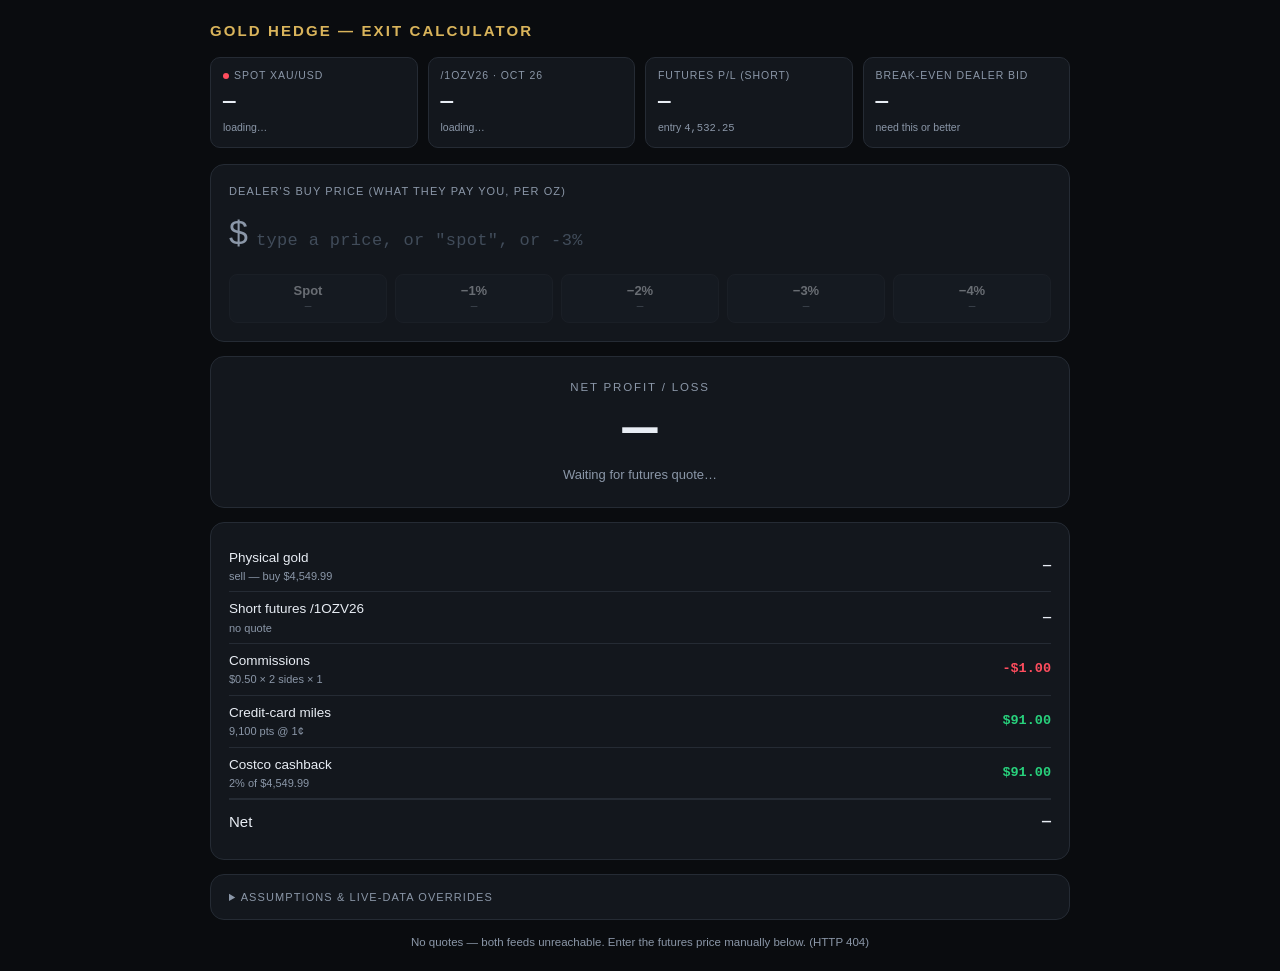
==== index.html @ bb35d09c "Gold hedge exit calculator: live spot + /1OZV26, static-hostable" ====
<!doctype html>
<html lang="en">
<head>
<meta charset="utf-8">
<meta name="viewport" content="width=device-width, initial-scale=1">
<title>Gold Hedge Exit Calculator</title>
<style>
  :root{
    --bg:#0a0c0f; --panel:#13171d; --panel2:#1a1f27; --line:#252b34;
    --txt:#e8edf4; --dim:#8b97a8; --gold:#d9b45b;
    --green:#28d17c; --red:#ff4d5e;
  }
  *{box-sizing:border-box}
  body{margin:0;background:var(--bg);color:var(--txt);
    font:15px/1.5 ui-sans-serif,-apple-system,"SF Pro Text",Segoe UI,sans-serif;
    padding:20px;display:flex;justify-content:center}
  .wrap{width:100%;max-width:860px}
  .mono{font-family:ui-monospace,"SF Mono",Menlo,monospace;font-variant-numeric:tabular-nums}

  h1{font-size:15px;font-weight:600;letter-spacing:.14em;text-transform:uppercase;
     color:var(--gold);margin:0 0 14px}

  /* live ticker strip */
  .ticks{display:grid;grid-template-columns:repeat(auto-fit,minmax(150px,1fr));gap:10px;margin-bottom:16px}
  .tick{background:var(--panel);border:1px solid var(--line);border-radius:10px;padding:10px 12px}
  .tick .lbl{font-size:10.5px;letter-spacing:.09em;text-transform:uppercase;color:var(--dim)}
  .tick .val{font-size:21px;font-weight:600;margin-top:3px}
  .tick .sub{font-size:10.5px;color:var(--dim);margin-top:2px}
  .live{display:inline-block;width:6px;height:6px;border-radius:50%;background:var(--green);
        margin-right:5px;vertical-align:middle;animation:pulse 2s infinite}
  .stale{background:var(--gold);animation:none}
  .dead{background:var(--red);animation:none}
  @keyframes pulse{0%,100%{opacity:1}50%{opacity:.25}}

  /* main input */
  .card{background:var(--panel);border:1px solid var(--line);border-radius:14px;padding:18px;margin-bottom:14px}
  .qhead{display:flex;justify-content:space-between;align-items:baseline;gap:12px;flex-wrap:wrap}
  .track{font-size:11px;color:var(--gold);opacity:0;transition:opacity .15s}
  .track.on{opacity:1}
  .track .mono{color:var(--txt)}
  .qlbl{font-size:11px;letter-spacing:.1em;text-transform:uppercase;color:var(--dim);margin-bottom:8px}
  .bidrow{display:flex;align-items:center;gap:8px}
  .bidrow .dollar{font-size:34px;color:var(--dim)}
  #bid{flex:1;background:transparent;border:none;outline:none;color:var(--txt);
       font-size:44px;font-weight:600;width:100%;padding:0}
  #bid.bad{color:var(--red)}
  #bid::placeholder{color:#414c5a;font-size:17px;font-weight:400;letter-spacing:.02em}

  /* verdict */
  #verdict{border-radius:14px;padding:22px;text-align:center;margin-bottom:14px;
    border:1px solid var(--line);background:var(--panel);transition:all .18s ease}
  #verdict.good{border-color:var(--green);background:rgba(40,209,124,.09);
    box-shadow:0 0 0 1px rgba(40,209,124,.35),0 0 34px rgba(40,209,124,.22)}
  #verdict.bad{border-color:var(--red);background:rgba(255,77,94,.09);
    box-shadow:0 0 0 1px rgba(255,77,94,.35),0 0 34px rgba(255,77,94,.22)}
  #vtag{font-size:11.5px;letter-spacing:.16em;text-transform:uppercase;color:var(--dim)}
  #vnum{font-size:58px;font-weight:700;line-height:1.05;margin:4px 0}
  #verdict.good #vnum{color:var(--green);text-shadow:0 0 26px rgba(40,209,124,.5)}
  #verdict.bad  #vnum{color:var(--red);text-shadow:0 0 26px rgba(255,77,94,.5)}
  #vsub{font-size:13px;color:var(--dim)}
  #vsub b{color:var(--txt);font-weight:600}

  /* breakdown */
  table{width:100%;border-collapse:collapse}
  td{padding:7px 0;border-bottom:1px solid var(--line);font-size:13.5px}
  tr:last-child td{border-bottom:none}
  td:last-child{text-align:right;font-weight:600}
  td .note{display:block;font-size:11px;color:var(--dim);font-weight:400}
  .pos{color:var(--green)} .neg{color:var(--red)}
  .total td{border-top:2px solid var(--line);padding-top:11px;font-size:15px}

  /* settings */
  details{background:var(--panel);border:1px solid var(--line);border-radius:14px;padding:14px 18px}
  summary{cursor:pointer;font-size:11px;letter-spacing:.1em;text-transform:uppercase;color:var(--dim)}
  .grid{display:grid;grid-template-columns:repeat(auto-fit,minmax(190px,1fr));gap:12px;margin-top:14px}
  .f label{display:block;font-size:11px;color:var(--dim);margin-bottom:4px}
  .f input[type=number]{width:100%;background:var(--panel2);border:1px solid var(--line);
    border-radius:8px;padding:8px 10px;color:var(--txt);font-size:14px;outline:none}
  .f input:focus{border-color:var(--gold)}
  .chk{display:flex;align-items:center;gap:8px;font-size:13px;color:var(--dim);margin-top:8px}
  .chk input{accent-color:var(--gold);width:15px;height:15px}
  button{background:var(--panel2);border:1px solid var(--line);color:var(--txt);
    border-radius:8px;padding:7px 13px;font-size:12.5px;cursor:pointer}
  button:hover{border-color:var(--gold)}
  /* quick-fill buttons */
  .quick{display:flex;gap:8px;margin-top:16px;flex-wrap:wrap}
  .quick button{flex:1;min-width:88px;padding:8px 6px;line-height:1.25;text-align:center}
  .quick button b{display:block;font-size:13px;font-weight:600}
  .quick button span{display:block;font-size:11px;color:var(--dim);
    font-family:ui-monospace,"SF Mono",Menlo,monospace;font-variant-numeric:tabular-nums;margin-top:1px}
  .quick button:disabled{opacity:.4;cursor:default}
  .quick button:disabled:hover{border-color:var(--line)}
  .quick button.on{border-color:var(--gold);background:rgba(217,180,91,.1)}
  .foot{font-size:11.5px;color:var(--dim);margin-top:14px;text-align:center}
  .warn{color:var(--gold)}
</style>
</head>
<body>
<div class="wrap">
  <h1>Gold Hedge — Exit Calculator</h1>

  <div class="ticks">
    <div class="tick">
      <div class="lbl"><span class="live" id="dot"></span>Spot XAU/USD</div>
      <div class="val mono" id="tSpot">—</div>
      <div class="sub" id="tSpotSub">loading…</div>
    </div>
    <div class="tick">
      <div class="lbl">/1OZV26 · Oct 26</div>
      <div class="val mono" id="tFut">—</div>
      <div class="sub" id="tFutSub">loading…</div>
    </div>
    <div class="tick">
      <div class="lbl">Futures P/L (short)</div>
      <div class="val mono" id="tFutPl">—</div>
      <div class="sub">entry <span class="mono" id="tEntry">4532.25</span></div>
    </div>
    <div class="tick">
      <div class="lbl">Break-even dealer bid</div>
      <div class="val mono" id="tBE">—</div>
      <div class="sub" id="tBESub">need this or better</div>
    </div>
  </div>

  <div class="card">
    <div class="qhead">
      <div class="qlbl">Dealer's buy price (what they pay you, per oz)</div>
      <div class="track" id="track"></div>
    </div>
    <div class="bidrow">
      <span class="dollar">$</span>
      <input id="bid" class="mono" type="text" inputmode="text" spellcheck="false"
             placeholder='type a price, or "spot", or -3%' autofocus autocomplete="off">
    </div>
    <div class="quick" id="quick">
      <button data-off="0"><b>Spot</b><span>—</span></button>
      <button data-off="-1"><b>−1%</b><span>—</span></button>
      <button data-off="-2"><b>−2%</b><span>—</span></button>
      <button data-off="-3"><b>−3%</b><span>—</span></button>
      <button data-off="-4"><b>−4%</b><span>—</span></button>
    </div>
  </div>

  <div id="verdict">
    <div id="vtag">Net profit / loss</div>
    <div id="vnum" class="mono">—</div>
    <div id="vsub">Type the dealer's quote above</div>
  </div>

  <div class="card">
    <table id="bd"></table>
  </div>

  <details>
    <summary>Assumptions &amp; live-data overrides</summary>
    <div class="grid">
      <div class="f"><label>Physical buy price ($/oz)</label><input type="number" step="0.01" id="pBuy" value="4549.99"></div>
      <div class="f"><label>Futures short entry</label><input type="number" step="0.01" id="pEntry" value="4532.25"></div>
      <div class="f"><label>Futures price now (override)</label><input type="number" step="0.01" id="pFut" placeholder="live"></div>
      <div class="f"><label>Contracts short (1 oz each)</label><input type="number" step="1" id="pQty" value="1"></div>
      <div class="f"><label>Commission per side ($)</label><input type="number" step="0.01" id="pComm" value="0.50"></div>
      <div class="f"><label>Miles multiplier (x)</label><input type="number" step="0.1" id="pMiles" value="2"></div>
      <div class="f"><label>Miles value (cents per point)</label><input type="number" step="0.1" id="pCpp" value="1.0"></div>
      <div class="f"><label>Costco cashback (%)</label><input type="number" step="0.1" id="pCash" value="2"></div>
      <div class="f"><label>Spot at purchase (reference)</label><input type="number" step="0.01" id="pSpot0" value="4489.94"></div>
    </div>
    <label class="chk"><input type="checkbox" id="pRT" checked> Commission is round-turn (2 sides)</label>
    <label class="chk"><input type="checkbox" id="pRew" checked> Count miles + cashback as profit</label>
    <div style="margin-top:14px;display:flex;gap:8px">
      <button id="refresh">Refresh quotes</button>
      <button id="reset">Reset to defaults</button>
    </div>
  </details>

  <div class="foot" id="foot">Quotes auto-refresh every 30s.</div>
</div>

<script>
const $ = id => document.getElementById(id);
const FIELDS = ["pBuy","pEntry","pFut","pQty","pComm","pMiles","pCpp","pCash","pSpot0"];
const CHECKS = ["pRT","pRew"];
const KEY = "goldhedge.v2";
let live = {spot:null, fut:null, cross:null, ok:false};

// null = the field holds a literal price. A number = the bid is pinned to
// spot + that percent, and re-prices itself every time spot moves.
let relOffset = null;

const num = v => { const n = parseFloat(String(v).replace(/[^0-9.\-]/g,"")); return isFinite(n) ? n : null; };
const money = n => (n<0?"-$":"$") + Math.abs(n).toLocaleString("en-US",{minimumFractionDigits:2,maximumFractionDigits:2});
const px = n => n.toLocaleString("en-US",{minimumFractionDigits:2,maximumFractionDigits:2});
const round2 = n => Math.round(n*100)/100;
const pctLabel = o => (o > 0 ? "+" : o < 0 ? "−" : "") + Math.abs(o).toFixed(o % 1 ? 2 : 0) + "%";

/* ---------- "spot" / -3% / +1.5% / "spot-2.5%" shorthand ---------- */
const PARTIAL_SPOT = /^s(p(o(t)?)?)?$/;          // s, sp, spo, spot -- resolves as you type
const SPOT_OFF     = /^spot\s*([+-])\s*(\d+(?:\.\d+)?)\s*%?$/;
const BARE_OFF     = /^([+-])\s*(\d+(?:\.\d+)?)\s*%?$/;
const PLAIN_NUM    = /^\d+(?:\.\d+)?$/;

function parseBid(raw){
  const t = String(raw).trim().toLowerCase().replace(/[$,]/g, "");
  if(!t) return {kind:"empty"};
  if(PARTIAL_SPOT.test(t)) return {kind:"rel", off:0};
  if(/^spot\s*[+-]$/.test(t)) return {kind:"rel", off:0};        // mid-typing "spot-"
  let m = t.match(SPOT_OFF) || t.match(BARE_OFF);
  if(m) return {kind:"rel", off:(m[1] === "-" ? -1 : 1) * parseFloat(m[2])};
  if(PLAIN_NUM.test(t)) return {kind:"abs", value:parseFloat(t)};
  if(/^[+-]$/.test(t)) return {kind:"empty"};                    // mid-typing "-"
  return {kind:"bad"};   // never guess a price out of text we don't understand
}

const offsetPrice = off => live.spot === null ? null : round2(live.spot * (1 + off/100));

/** The bid in dollars. While pinned, it comes from spot, not from the text. */
function bidValue(){
  if(relOffset !== null) return offsetPrice(relOffset);
  const p = parseBid($("bid").value);
  return p.kind === "abs" ? p.value : null;
}

/* Only user typing changes the pinning; render() never does. */
function onBidInput(){
  const p = parseBid($("bid").value);
  relOffset = p.kind === "rel" ? p.off : null;
  $("bid").classList.toggle("bad", p.kind === "bad");
  render();
}

/* ---------- persistence ---------- */
function save(){
  const s = {};
  FIELDS.forEach(f => s[f] = $(f).value);
  CHECKS.forEach(c => s[c] = $(c).checked);
  s.bid = $("bid").value;
  s.rel = relOffset;
  localStorage.setItem(KEY, JSON.stringify(s));
}
function load(){
  try{
    const s = JSON.parse(localStorage.getItem(KEY) || "{}");
    FIELDS.forEach(f => { if(s[f] !== undefined) $(f).value = s[f]; });
    CHECKS.forEach(c => { if(s[c] !== undefined) $(c).checked = s[c]; });
    if(s.bid) $("bid").value = s.bid;
    if(s.rel !== undefined) relOffset = s.rel;
  }catch(e){}
}

/* ---------- the math ---------- */
function calc(){
  const buy   = num($("pBuy").value)   ?? 0;
  const entry = num($("pEntry").value) ?? 0;
  const qty   = num($("pQty").value)   ?? 1;
  const comm  = (num($("pComm").value) ?? 0) * ($("pRT").checked ? 2 : 1) * qty;
  const futNow = num($("pFut").value) ?? live.fut;
  const bid   = bidValue();

  const rewardsOn = $("pRew").checked;
  const milesRate = ((num($("pMiles").value) ?? 0) * (num($("pCpp").value) ?? 0)) / 100; // x * cpp% -> fraction
  const miles = rewardsOn ? buy * milesRate : 0;
  const cash  = rewardsOn ? buy * ((num($("pCash").value) ?? 0) / 100) : 0;

  // short futures: profit when price falls. 1OZ contract = 1 troy oz => $1 per $1 move.
  const futPl = futNow === null ? null : (entry - futNow) * 1 * qty;

  const physPl = bid === null ? null : bid - buy;
  const fixed  = (futPl ?? 0) - comm + miles + cash;
  const net    = (physPl === null || futPl === null) ? null : physPl + fixed;

  // net = 0  =>  bid = buy - fixed
  const be = futPl === null ? null : buy - fixed;

  return {buy, entry, qty, comm, futNow, bid, miles, cash, futPl, physPl, net, be, rewardsOn};
}

/* ---------- render ---------- */
function render(){
  const r = calc();
  const spot = live.spot;

  $("tEntry").textContent = px(r.entry);
  $("tFutPl").textContent = r.futPl === null ? "—" : money(r.futPl);
  $("tFutPl").className = "val mono " + (r.futPl === null ? "" : r.futPl >= 0 ? "pos" : "neg");
  $("tBE").textContent = r.be === null ? "—" : "$" + px(r.be);
  if(r.be !== null && spot){
    const d = r.be - spot, pc = (d/spot*100);
    $("tBESub").textContent = (d>=0?"+":"") + px(d) + " vs spot (" + (pc>=0?"+":"") + pc.toFixed(2) + "%)";
  }

  const v = $("verdict");
  if(r.net === null){
    v.className = ""; $("vnum").textContent = "—";
    $("vsub").textContent = r.futNow === null ? "Waiting for futures quote…" : "Type the dealer's quote above";
  } else {
    v.className = r.net >= 0 ? "good" : "bad";
    $("vnum").textContent = money(r.net);
    const gap = r.bid - r.be;
    const vsSpot = spot ? " · quote is " + (r.bid-spot>=0?"+":"") + px(r.bid-spot) + " vs spot (" + ((r.bid-spot)/spot*100).toFixed(2) + "%)" : "";
    $("vsub").innerHTML = (r.net >= 0 ? "TAKE IT — " : "DON'T — ") +
      (gap>=0 ? "<b>" + money(gap) + "</b> above break-even" : "<b>" + money(-gap) + "</b> short of break-even")
      + vsSpot;
  }

  const row = (label, note, val, cls) =>
    `<tr><td>${label}${note?`<span class="note">${note}</span>`:""}</td>
     <td class="mono ${cls||""}">${val}</td></tr>`;

  const milesPts = r.buy * (num($("pMiles").value) ?? 0);
  let html = "";
  html += row("Physical gold",
              r.bid===null ? "sell — buy $"+px(r.buy) : "$"+px(r.bid)+" − $"+px(r.buy),
              r.physPl===null?"—":money(r.physPl), r.physPl===null?"":r.physPl>=0?"pos":"neg");
  html += row("Short futures /1OZV26",
              r.futNow===null?"no quote":px(r.entry)+" → "+px(r.futNow)+" × "+r.qty+" oz",
              r.futPl===null?"—":money(r.futPl), r.futPl===null?"":r.futPl>=0?"pos":"neg");
  html += row("Commissions",
              "$"+px(num($("pComm").value)??0)+($("pRT").checked?" × 2 sides":" × 1 side")+" × "+r.qty,
              money(-r.comm), "neg");
  if(r.rewardsOn){
    html += row("Credit-card miles",
                Math.round(milesPts).toLocaleString()+" pts @ "+(num($("pCpp").value)??0)+"¢",
                money(r.miles), "pos");
    html += row("Costco cashback",
                (num($("pCash").value)??0)+"% of $"+px(r.buy), money(r.cash), "pos");
  }
  html += `<tr class="total"><td>Net</td><td class="mono ${r.net===null?"":r.net>=0?"pos":"neg"}">${r.net===null?"—":money(r.net)}</td></tr>`;
  $("bd").innerHTML = html;

  updateQuick(r.bid);
  updateTrack(r.bid);
  save();
}

/* ---------- pinned-to-spot badge, and settling the text ---------- */
function updateTrack(bid){
  const t = $("track");
  if(relOffset === null){ t.className = "track"; t.textContent = ""; return; }
  t.className = "track on";
  t.innerHTML = (relOffset === 0 ? "pinned to spot" : "pinned to spot " + pctLabel(relOffset))
    + (bid === null ? "" : ' · follows the feed');
  // Don't fight the user mid-keystroke: settle "-3%" into a price once they leave the field.
  if(bid !== null && document.activeElement !== $("bid")) $("bid").value = bid.toFixed(2);
}

/* ---------- quick-fill: spot minus n% ---------- */
const QUICK = [...document.querySelectorAll("#quick button")];

function updateQuick(currentBid){
  QUICK.forEach(b => {
    const off = +b.dataset.off, v = offsetPrice(off);
    b.disabled = v === null;
    b.querySelector("span").textContent = v === null ? "—" : "$"+px(v);
    const on = relOffset !== null
      ? relOffset === off
      : (v !== null && currentBid !== null && Math.abs(currentBid - v) < 0.005);
    b.classList.toggle("on", on);
  });
}

QUICK.forEach(b => b.onclick = () => {
  const off = +b.dataset.off, v = offsetPrice(off);
  if(v === null) return;
  relOffset = off;                 // stays pinned as spot moves
  $("bid").value = v.toFixed(2);
  $("bid").classList.remove("bad");
  render();
});

/* ---------- live quotes ----------
   Fetched straight from the browser so the page works as a plain static file
   (GitHub Pages included). Both APIs send permissive CORS headers:
     api.gold-api.com          Access-Control-Allow-Origin: *
     scanner.tradingview.com   reflects the origin, GET only, no custom headers
   Yahoo sends no CORS header at all, so it stays a server-side-only fallback
   inside server.py, reached via /api/quotes when this page is served by it. */

const TV = "https://scanner.tradingview.com/symbol?symbol=";
const lastGood = {spot:null, futures:null};

const jget = url => fetch(url, {cache:"no-store", credentials:"omit"})
  .then(r => r.ok ? r.json() : Promise.reject(new Error("HTTP "+r.status)));

async function fetchDirect(){
  const [spotR, futR, crossR] = await Promise.allSettled([
    jget("https://api.gold-api.com/price/XAU"),
    jget(TV + encodeURIComponent("COMEX:1OZV2026") + "&fields=close,change,update_mode"),
    jget(TV + encodeURIComponent("COMEX:GCV2026") + "&fields=close"),
  ]);
  const errors = [];
  const out = {spot:null, futures:null, errors, mode:"direct"};

  if(spotR.status === "fulfilled" && spotR.value.price != null){
    out.spot = {price:+spotR.value.price, source:"gold-api.com",
                asOf:spotR.value.updatedAt || new Date().toISOString()};
  } else errors.push("spot: " + (spotR.reason || "no price"));

  if(futR.status === "fulfilled" && futR.value.close != null){
    const mode = futR.value.update_mode || "";
    const delay = mode.includes("600") ? 600 : mode.includes("900") ? 900 : 0;
    out.futures = {
      price:+futR.value.close, symbol:"1OZV26", source:"tradingview (COMEX)",
      delaySec:delay, asOf:new Date(Date.now() - delay*1000).toISOString(),
      cross: crossR.status === "fulfilled" && crossR.value.close != null ? +crossR.value.close : null,
    };
  } else errors.push("1OZV26: " + (futR.reason || "no price"));

  // a failed refresh keeps the last good number, flagged stale, instead of blanking
  ["spot","futures"].forEach(k => {
    if(out[k]) lastGood[k] = out[k];
    else if(lastGood[k]) out[k] = Object.assign({}, lastGood[k], {stale:true});
  });
  return out;
}

async function getQuotes(){
  const direct = await fetchDirect();
  if(direct.spot || direct.futures) return direct;
  // Nothing came back -- if server.py is serving this page, let it proxy instead.
  const d = await jget("api/quotes");
  d.mode = "server";
  return d;
}

async function fetchQuotes(){
  try{
    const d = await getQuotes();
    live.spot  = d.spot ? d.spot.price : null;
    live.fut   = d.futures ? d.futures.price : null;
    live.cross = d.futures ? d.futures.cross : null;
    live.ok = !!(d.spot && d.futures);

    $("tSpot").textContent = live.spot ? "$"+px(live.spot) : "—";
    $("tSpotSub").textContent = d.spot ? (d.spot.source + (d.spot.stale ? " · stale" : " · live")) : "unavailable";
    $("tFut").textContent = live.fut ? px(live.fut) : "—";
    $("dot").className = "live" + (live.ok ? (d.spot.stale ? " stale" : "") : " dead");

    if(d.futures){
      const delayMin = Math.round((d.futures.delaySec || 0)/60);
      let sub = d.futures.source.split(" ")[0] + (delayMin ? " · "+delayMin+"m delayed" : " · last trade");
      if(live.cross) sub += " · GCV26 "+px(live.cross);
      $("tFutSub").innerHTML = d.futures.stale
        ? '<span class="warn">'+sub+' · feed retrying</span>' : sub;
    } else {
      $("tFutSub").innerHTML = '<span class="warn">unavailable — enter it manually below</span>';
    }
    $("foot").textContent = "Updated " + new Date().toLocaleTimeString() + " · auto-refresh 30s"
      + (d.errors && d.errors.length ? " · " + d.errors.join("; ") : "");
  }catch(e){
    $("dot").className = "live dead";
    $("foot").textContent = "No quotes — both feeds unreachable. Enter the futures price manually below. (" + e.message + ")";
  }
  render();
}

/* ---------- wiring ---------- */
load();
FIELDS.forEach(f => $(f).addEventListener("input", render));
CHECKS.forEach(c => $(c).addEventListener("change", render));
$("bid").addEventListener("input", onBidInput);
$("bid").addEventListener("blur", render);       // settles "-3%" into the resolved price
$("refresh").onclick = fetchQuotes;
$("reset").onclick = () => { localStorage.removeItem(KEY); location.reload(); };

// quick re-quoting: clicking the field always replaces the old number, Esc clears
$("bid").addEventListener("focus", e => e.target.select());
$("bid").addEventListener("click", e => e.target.select());
$("bid").addEventListener("keydown", e => {
  if(e.key === "Escape"){ e.target.value = ""; relOffset = null; e.target.classList.remove("bad"); render(); }
  if(e.key === "Enter"){ e.target.blur(); }
});

render();
fetchQuotes();
setInterval(fetchQuotes, 30000);
</script>
</body>
</html>
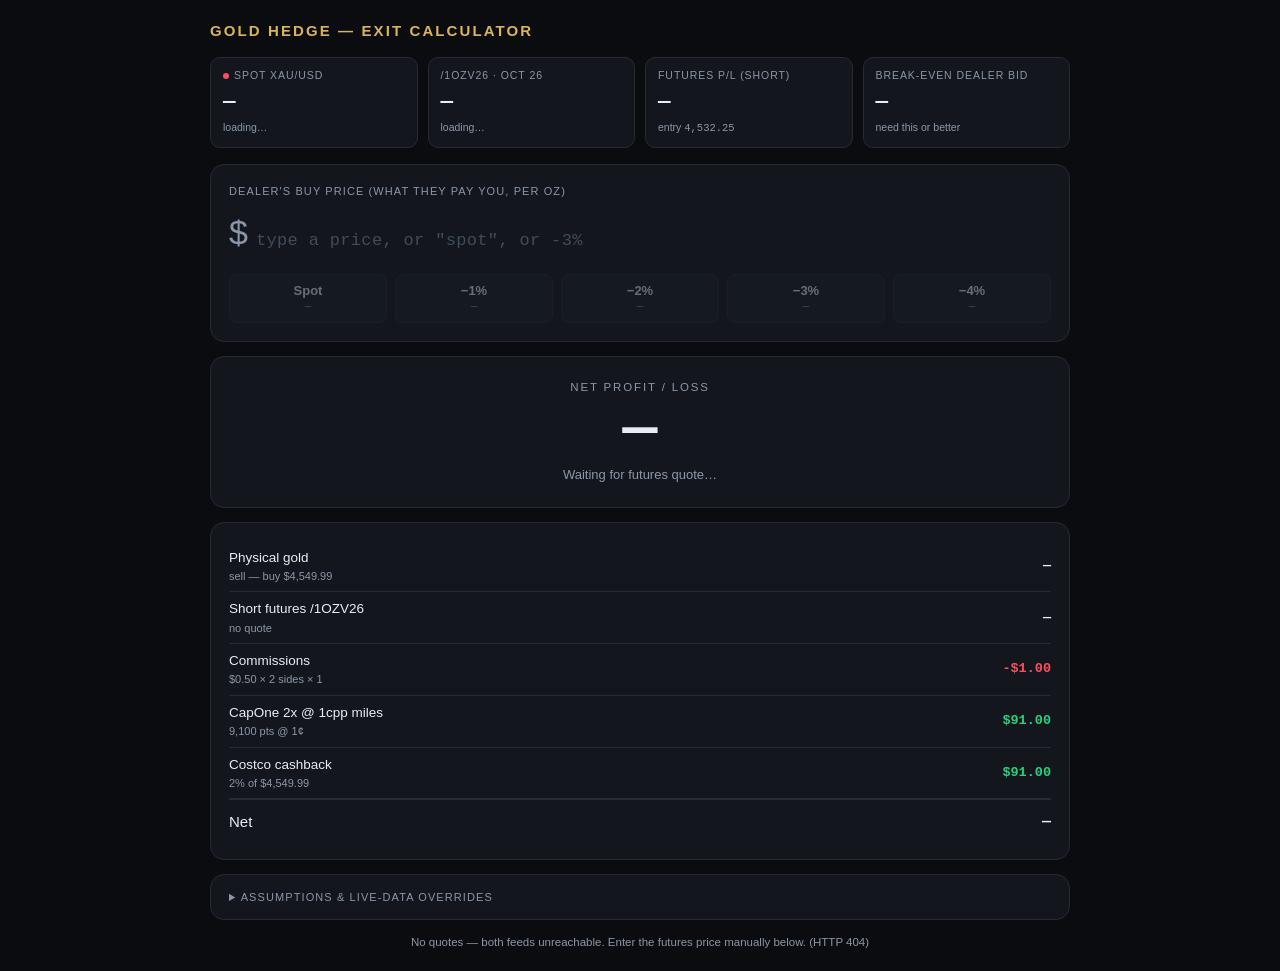
==== commit 484f237b: "Update index.html" ====
--- a/index.html
+++ b/index.html
@@ -317,7 +317,7 @@
               "$"+px(num($("pComm").value)??0)+($("pRT").checked?" × 2 sides":" × 1 side")+" × "+r.qty,
               money(-r.comm), "neg");
   if(r.rewardsOn){
-    html += row("Credit-card miles",
+    html += row("CapOne 2x @ 1cpp miles",
                 Math.round(milesPts).toLocaleString()+" pts @ "+(num($("pCpp").value)??0)+"¢",
                 money(r.miles), "pos");
     html += row("Costco cashback",
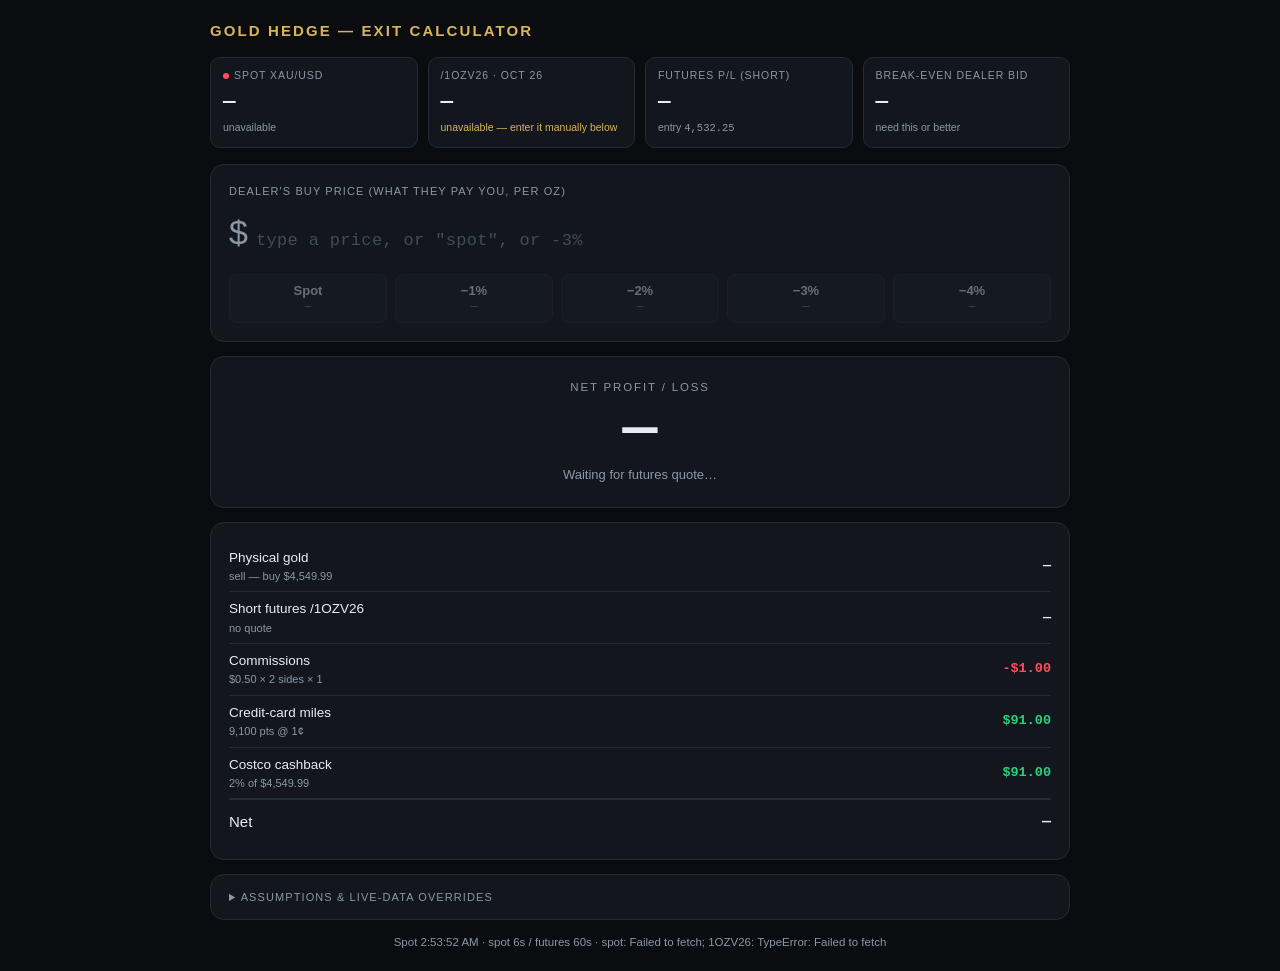
==== commit 99390ec4: "Mark futures live from spot + basis instead of the 10-min delayed print The /1OZV26 print is 10 minu" ====
--- a/index.html
+++ b/index.html
@@ -93,6 +93,8 @@
   .quick button.on{border-color:var(--gold);background:rgba(217,180,91,.1)}
   .foot{font-size:11.5px;color:var(--dim);margin-top:14px;text-align:center}
   .warn{color:var(--gold)}
+  .est{background:var(--gold);color:#1a1205;font-size:9px;font-weight:700;
+       padding:1px 4px;border-radius:3px;letter-spacing:.06em;margin-right:4px}
 </style>
 </head>
 <body>
@@ -164,6 +166,7 @@
       <div class="f"><label>Costco cashback (%)</label><input type="number" step="0.1" id="pCash" value="2"></div>
       <div class="f"><label>Spot at purchase (reference)</label><input type="number" step="0.01" id="pSpot0" value="4489.94"></div>
     </div>
+    <label class="chk"><input type="checkbox" id="pEst" checked> Mark futures live from spot + basis (off = use the 10-min delayed print)</label>
     <label class="chk"><input type="checkbox" id="pRT" checked> Commission is round-turn (2 sides)</label>
     <label class="chk"><input type="checkbox" id="pRew" checked> Count miles + cashback as profit</label>
     <div style="margin-top:14px;display:flex;gap:8px">
@@ -178,7 +181,7 @@
 <script>
 const $ = id => document.getElementById(id);
 const FIELDS = ["pBuy","pEntry","pFut","pQty","pComm","pMiles","pCpp","pCash","pSpot0"];
-const CHECKS = ["pRT","pRew"];
+const CHECKS = ["pRT","pRew","pEst"];
 const KEY = "goldhedge.v2";
 let live = {spot:null, fut:null, cross:null, ok:false};
 
@@ -317,7 +320,7 @@
               "$"+px(num($("pComm").value)??0)+($("pRT").checked?" × 2 sides":" × 1 side")+" × "+r.qty,
               money(-r.comm), "neg");
   if(r.rewardsOn){
-    html += row("CapOne 2x @ 1cpp miles",
+    html += row("Credit-card miles",
                 Math.round(milesPts).toLocaleString()+" pts @ "+(num($("pCpp").value)??0)+"¢",
                 money(r.miles), "pos");
     html += row("Costco cashback",
@@ -368,97 +371,156 @@
 
 /* ---------- live quotes ----------
    Fetched straight from the browser so the page works as a plain static file
-   (GitHub Pages included). Both APIs send permissive CORS headers:
-     api.gold-api.com          Access-Control-Allow-Origin: *
-     scanner.tradingview.com   reflects the origin, GET only, no custom headers
-   Yahoo sends no CORS header at all, so it stays a server-side-only fallback
-   inside server.py, reached via /api/quotes when this page is served by it. */
+   (GitHub Pages included). Both feeds send permissive CORS headers:
+     api.gold-api.com          Access-Control-Allow-Origin: *   -- real time
+     scanner.tradingview.com   reflects the origin, GET only    -- 10 min delayed
+
+   The futures print is 10 minutes stale, which is far wider than the edge on
+   this trade, so the mark is estimated instead:  F = S + basis.  Basis is pure
+   cost of carry to Oct 2026 -- it drifts over days, not minutes -- so it is
+   re-anchored once a minute against the delayed print and applied to live spot.
+
+   AllTick can't serve this leg: it lists no futures instruments at all (GC ->
+   {"ret":600,"msg":"code invalid"}) and sends no CORS headers. See README. */
 
 const TV = "https://scanner.tradingview.com/symbol?symbol=";
-const lastGood = {spot:null, futures:null};
+const SPOT_MS = 6000, ANCHOR_MS = 60000, HIST_MS = 20*60*1000;
+const BKEY = "goldhedge.basis.v1";
+
+let basis = null;        // {value, at, method:"anchored"|"rough"}
+let spotHist = [];       // [{t, p}] -- lets us diff the delayed print against spot AT THAT TIME
+let tvPrint = null;      // last raw TradingView print
+let lastErr = [];
+
+try{ basis = JSON.parse(localStorage.getItem(BKEY) || "null"); }catch(e){}
 
 const jget = url => fetch(url, {cache:"no-store", credentials:"omit"})
   .then(r => r.ok ? r.json() : Promise.reject(new Error("HTTP "+r.status)));
 
-async function fetchDirect(){
-  const [spotR, futR, crossR] = await Promise.allSettled([
-    jget("https://api.gold-api.com/price/XAU"),
-    jget(TV + encodeURIComponent("COMEX:1OZV2026") + "&fields=close,change,update_mode"),
-    jget(TV + encodeURIComponent("COMEX:GCV2026") + "&fields=close"),
-  ]);
-  const errors = [];
-  const out = {spot:null, futures:null, errors, mode:"direct"};
-
-  if(spotR.status === "fulfilled" && spotR.value.price != null){
-    out.spot = {price:+spotR.value.price, source:"gold-api.com",
-                asOf:spotR.value.updatedAt || new Date().toISOString()};
-  } else errors.push("spot: " + (spotR.reason || "no price"));
-
-  if(futR.status === "fulfilled" && futR.value.close != null){
-    const mode = futR.value.update_mode || "";
-    const delay = mode.includes("600") ? 600 : mode.includes("900") ? 900 : 0;
-    out.futures = {
-      price:+futR.value.close, symbol:"1OZV26", source:"tradingview (COMEX)",
-      delaySec:delay, asOf:new Date(Date.now() - delay*1000).toISOString(),
-      cross: crossR.status === "fulfilled" && crossR.value.close != null ? +crossR.value.close : null,
-    };
-  } else errors.push("1OZV26: " + (futR.reason || "no price"));
-
-  // a failed refresh keeps the last good number, flagged stale, instead of blanking
-  ["spot","futures"].forEach(k => {
-    if(out[k]) lastGood[k] = out[k];
-    else if(lastGood[k]) out[k] = Object.assign({}, lastGood[k], {stale:true});
-  });
-  return out;
-}
-
-async function getQuotes(){
-  const direct = await fetchDirect();
-  if(direct.spot || direct.futures) return direct;
-  // Nothing came back -- if server.py is serving this page, let it proxy instead.
-  const d = await jget("api/quotes");
-  d.mode = "server";
-  return d;
-}
-
-async function fetchQuotes(){
+/* spot: every 6s. If server.py is serving this page it may have a tick-level
+   AllTick feed behind /api/spot; on a static host that 404s once and we stop asking. */
+let serverSpot = true;
+
+async function fetchSpot(){
+  if(serverSpot){
+    try{
+      const d = await jget("api/spot");
+      if(d.price == null) throw new Error("no price");
+      live.spot = +d.price; live.spotSource = d.source; live.spotStale = false;
+      live.tickAge = d.tickAgeSec;   // AllTick reports true last-trade age; surface it
+      const now = Date.now();
+      spotHist.push({t:now, p:live.spot});
+      spotHist = spotHist.filter(x => now - x.t <= HIST_MS);
+      lastErr = lastErr.filter(e => !e.startsWith("spot"));
+      return;
+    }catch(e){ serverSpot = false; }
+  }
   try{
-    const d = await getQuotes();
-    live.spot  = d.spot ? d.spot.price : null;
-    live.fut   = d.futures ? d.futures.price : null;
-    live.cross = d.futures ? d.futures.cross : null;
-    live.ok = !!(d.spot && d.futures);
-
-    $("tSpot").textContent = live.spot ? "$"+px(live.spot) : "—";
-    $("tSpotSub").textContent = d.spot ? (d.spot.source + (d.spot.stale ? " · stale" : " · live")) : "unavailable";
-    $("tFut").textContent = live.fut ? px(live.fut) : "—";
-    $("dot").className = "live" + (live.ok ? (d.spot.stale ? " stale" : "") : " dead");
-
-    if(d.futures){
-      const delayMin = Math.round((d.futures.delaySec || 0)/60);
-      let sub = d.futures.source.split(" ")[0] + (delayMin ? " · "+delayMin+"m delayed" : " · last trade");
-      if(live.cross) sub += " · GCV26 "+px(live.cross);
-      $("tFutSub").innerHTML = d.futures.stale
-        ? '<span class="warn">'+sub+' · feed retrying</span>' : sub;
-    } else {
-      $("tFutSub").innerHTML = '<span class="warn">unavailable — enter it manually below</span>';
+    const d = await jget("https://api.gold-api.com/price/XAU");
+    if(d.price == null) throw new Error("no price");
+    live.spot = +d.price;
+    live.spotSource = "gold-api.com";
+    live.spotStale = false;
+    live.tickAge = null;
+    const now = Date.now();
+    spotHist.push({t:now, p:live.spot});
+    spotHist = spotHist.filter(x => now - x.t <= HIST_MS);
+    lastErr = lastErr.filter(e => !e.startsWith("spot"));
+  }catch(e){
+    live.spotStale = true;
+    if(!lastErr.some(x => x.startsWith("spot"))) lastErr.push("spot: " + e.message);
+  }
+}
+
+/* futures print + basis re-anchor: every 60s */
+async function fetchAnchor(){
+  try{
+    const [f, c] = await Promise.allSettled([
+      jget(TV + encodeURIComponent("COMEX:1OZV2026") + "&fields=close,update_mode"),
+      jget(TV + encodeURIComponent("COMEX:GCV2026") + "&fields=close"),
+    ]);
+    if(f.status !== "fulfilled" || f.value.close == null) throw new Error(f.reason || "no close");
+
+    const mode = f.value.update_mode || "";
+    const delaySec = mode.includes("600") ? 600 : mode.includes("900") ? 900 : 0;
+    tvPrint = {price:+f.value.close, delaySec, at:Date.now()};
+    live.cross = c.status === "fulfilled" && c.value.close != null ? +c.value.close : null;
+
+    // Diff the print against spot as it was when that print was made.
+    const anchorT = Date.now() - delaySec*1000;
+    let best = null, bestGap = Infinity;
+    spotHist.forEach(x => { const g = Math.abs(x.t - anchorT); if(g < bestGap){ bestGap = g; best = x; } });
+
+    if(best && bestGap < 150000){
+      basis = {value: tvPrint.price - best.p, at: Date.now(), method:"anchored"};
+      localStorage.setItem(BKEY, JSON.stringify(basis));
+    } else if(!basis && live.spot !== null){
+      // Cold start: no spot history that far back yet. Rough, but better than a stale print.
+      basis = {value: tvPrint.price - live.spot, at: Date.now(), method:"rough"};
+      localStorage.setItem(BKEY, JSON.stringify(basis));
     }
-    $("foot").textContent = "Updated " + new Date().toLocaleTimeString() + " · auto-refresh 30s"
-      + (d.errors && d.errors.length ? " · " + d.errors.join("; ") : "");
+    lastErr = lastErr.filter(e => !e.startsWith("1OZV26"));
   }catch(e){
-    $("dot").className = "live dead";
-    $("foot").textContent = "No quotes — both feeds unreachable. Enter the futures price manually below. (" + e.message + ")";
-  }
-  render();
-}
+    if(!lastErr.some(x => x.startsWith("1OZV26"))) lastErr.push("1OZV26: " + (e.message || e));
+  }
+}
+
+/** What we mark the short against: live estimate if we can, raw print otherwise. */
+function futuresMark(){
+  const useEst = $("pEst").checked;
+  if(useEst && basis && live.spot !== null) return {price: round2(live.spot + basis.value), est:true};
+  if(tvPrint) return {price: tvPrint.price, est:false};
+  return null;
+}
+
+function paintQuotes(){
+  $("tSpot").textContent = live.spot ? "$"+px(live.spot) : "—";
+  if(!live.spot){ $("tSpotSub").textContent = "unavailable"; }
+  else {
+    const src = live.spotSource || "gold-api.com";
+    const old = live.tickAge != null && live.tickAge > 120;
+    const tag = live.spotStale ? "stale"
+      : live.tickAge != null
+        ? "last trade " + (live.tickAge < 90 ? live.tickAge+"s" : Math.round(live.tickAge/60)+"m") + " ago"
+        : "live 6s";
+    $("tSpotSub").innerHTML = old ? '<span class="warn">'+src+" · "+tag+" (market closed?)</span>" : src+" · "+tag;
+  }
+
+  const mark = futuresMark();
+  live.fut = mark ? mark.price : null;
+  $("tFut").textContent = mark ? px(mark.price) : "—";
+  $("dot").className = "live" + (live.spot && mark ? (live.spotStale ? " stale" : "") : " dead");
+
+  if(!mark){
+    $("tFutSub").innerHTML = '<span class="warn">unavailable — enter it manually below</span>';
+  } else if(mark.est){
+    const age = Math.round((Date.now() - tvPrint.at)/1000);
+    $("tFutSub").innerHTML = '<span class="est">EST</span> spot ' +
+      (basis.value>=0?"+":"−") + px(Math.abs(basis.value)) + " basis" +
+      (basis.method === "rough" ? ' <span class="warn">(rough)</span>' : "") +
+      " · print " + px(tvPrint.price) + " " + (age<90 ? age+"s" : Math.round(age/60)+"m") + " ago";
+  } else {
+    const delayMin = Math.round((tvPrint.delaySec||0)/60);
+    $("tFutSub").innerHTML = "tradingview · " + (delayMin ? delayMin+"m delayed" : "last trade")
+      + (live.cross ? " · GCV26 "+px(live.cross) : "");
+  }
+
+  $("foot").textContent = "Spot " + new Date().toLocaleTimeString() + " · spot 6s / futures 60s"
+    + (lastErr.length ? " · " + lastErr.join("; ") : "");
+}
+
+async function fetchQuotes(){ await fetchSpot(); paintQuotes(); render(); }
+// spot first: the basis anchor needs a spot price to fall back on at cold start
+async function fetchAll(){ await fetchSpot(); await fetchAnchor(); paintQuotes(); render(); }
 
 /* ---------- wiring ---------- */
 load();
 FIELDS.forEach(f => $(f).addEventListener("input", render));
 CHECKS.forEach(c => $(c).addEventListener("change", render));
+$("pEst").addEventListener("change", () => { paintQuotes(); render(); });
 $("bid").addEventListener("input", onBidInput);
 $("bid").addEventListener("blur", render);       // settles "-3%" into the resolved price
-$("refresh").onclick = fetchQuotes;
+$("refresh").onclick = fetchAll;
 $("reset").onclick = () => { localStorage.removeItem(KEY); location.reload(); };
 
 // quick re-quoting: clicking the field always replaces the old number, Esc clears
@@ -470,8 +532,9 @@
 });
 
 render();
-fetchQuotes();
-setInterval(fetchQuotes, 30000);
+fetchAll();
+setInterval(fetchQuotes, SPOT_MS);     // spot re-marks the short every 6s
+setInterval(fetchAnchor, ANCHOR_MS);   // re-anchor the basis once a minute
 </script>
 </body>
 </html>
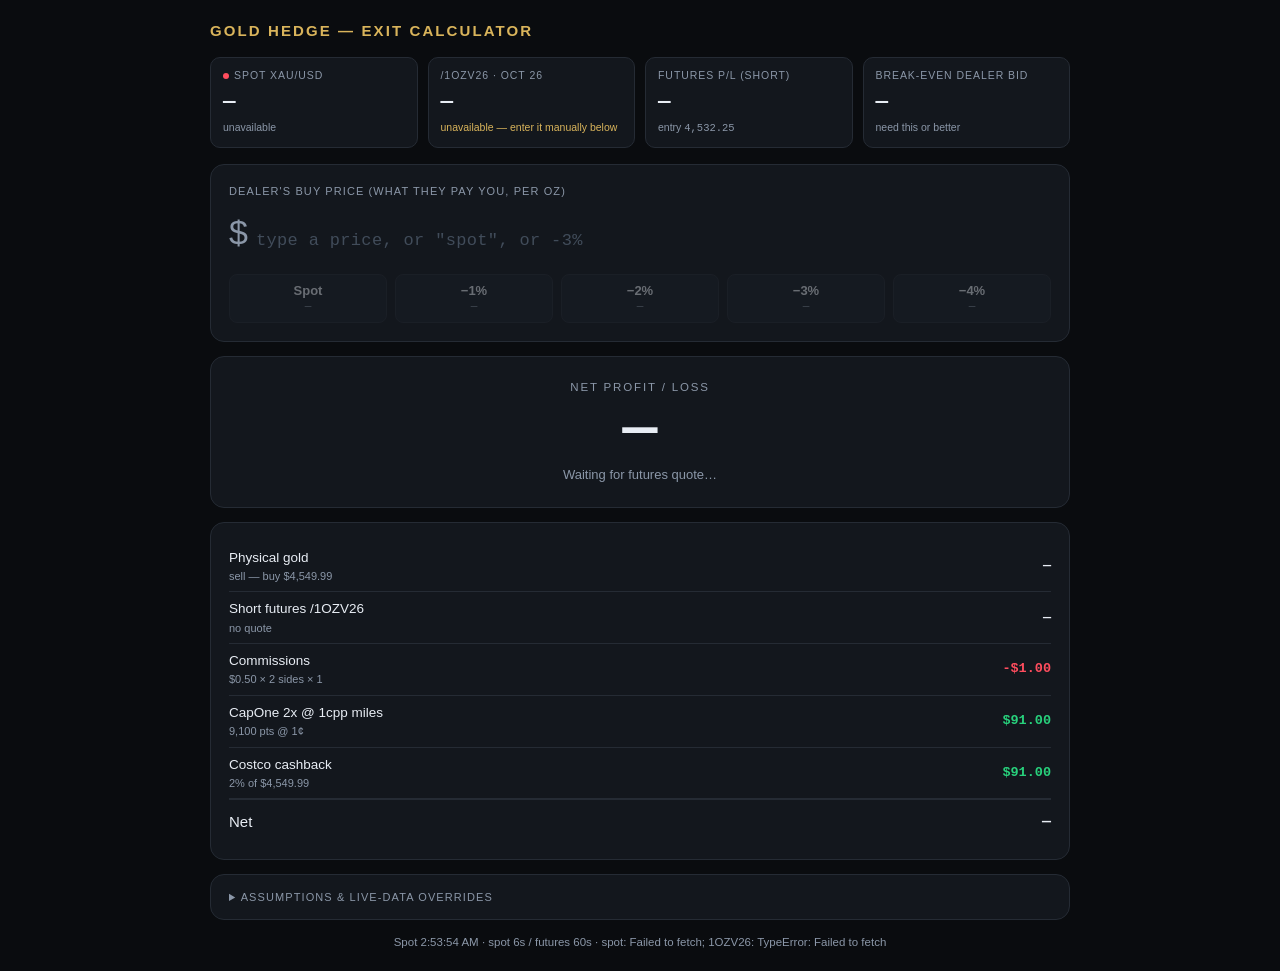
==== commit fba341c3: "Merge remote-tracking branch 'origin/main'" ====
--- a/index.html
+++ b/index.html
@@ -320,7 +320,7 @@
               "$"+px(num($("pComm").value)??0)+($("pRT").checked?" × 2 sides":" × 1 side")+" × "+r.qty,
               money(-r.comm), "neg");
   if(r.rewardsOn){
-    html += row("Credit-card miles",
+    html += row("CapOne 2x @ 1cpp miles",
                 Math.round(milesPts).toLocaleString()+" pts @ "+(num($("pCpp").value)??0)+"¢",
                 money(r.miles), "pos");
     html += row("Costco cashback",
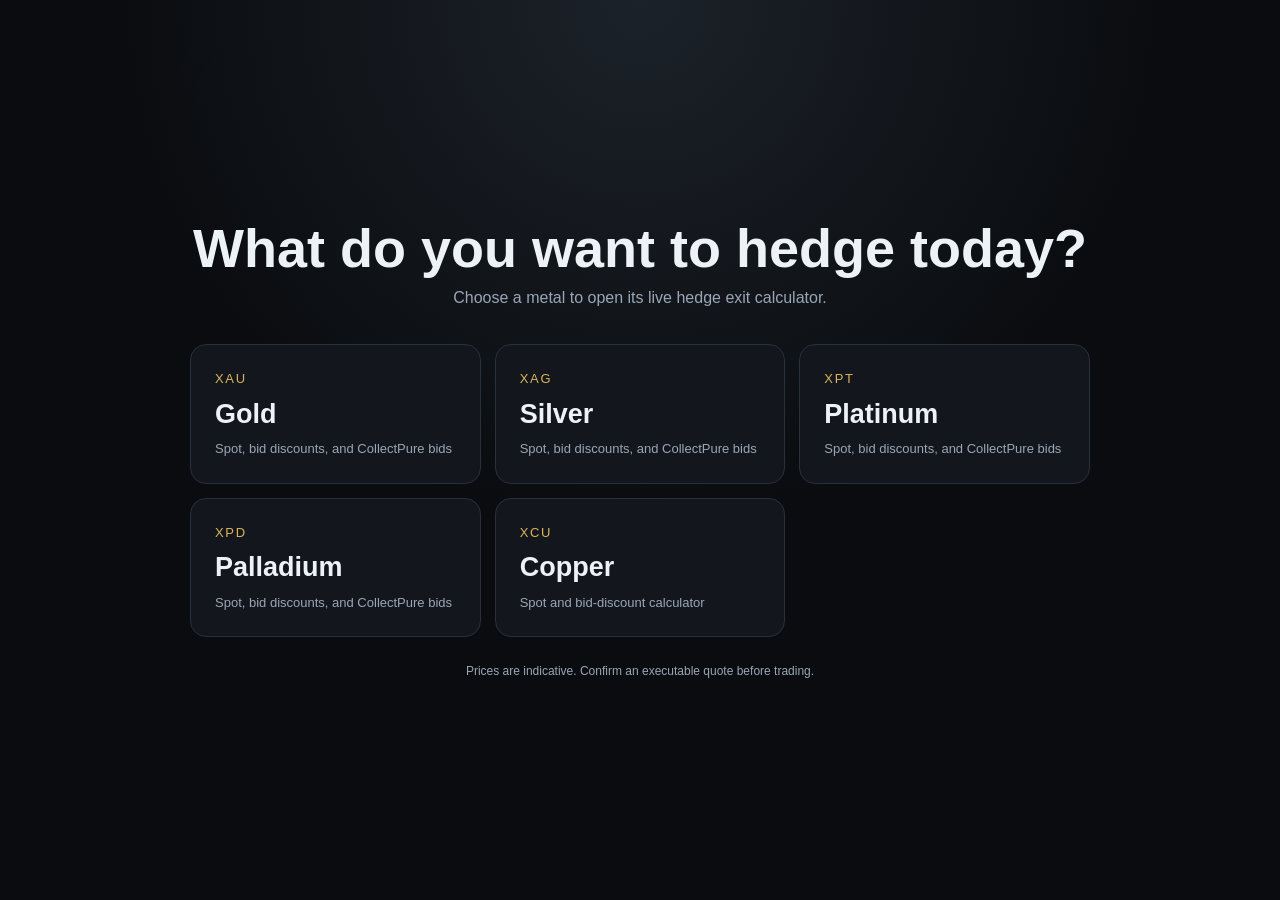
==== commit d83188bd: "Add multi-metal hedge calculator" ====
--- a/index.html
+++ b/index.html
@@ -1,540 +1,16 @@
 <!doctype html>
 <html lang="en">
 <head>
-<meta charset="utf-8">
-<meta name="viewport" content="width=device-width, initial-scale=1">
-<title>Gold Hedge Exit Calculator</title>
-<style>
-  :root{
-    --bg:#0a0c0f; --panel:#13171d; --panel2:#1a1f27; --line:#252b34;
-    --txt:#e8edf4; --dim:#8b97a8; --gold:#d9b45b;
-    --green:#28d17c; --red:#ff4d5e;
-  }
-  *{box-sizing:border-box}
-  body{margin:0;background:var(--bg);color:var(--txt);
-    font:15px/1.5 ui-sans-serif,-apple-system,"SF Pro Text",Segoe UI,sans-serif;
-    padding:20px;display:flex;justify-content:center}
-  .wrap{width:100%;max-width:860px}
-  .mono{font-family:ui-monospace,"SF Mono",Menlo,monospace;font-variant-numeric:tabular-nums}
-
-  h1{font-size:15px;font-weight:600;letter-spacing:.14em;text-transform:uppercase;
-     color:var(--gold);margin:0 0 14px}
-
-  /* live ticker strip */
-  .ticks{display:grid;grid-template-columns:repeat(auto-fit,minmax(150px,1fr));gap:10px;margin-bottom:16px}
-  .tick{background:var(--panel);border:1px solid var(--line);border-radius:10px;padding:10px 12px}
-  .tick .lbl{font-size:10.5px;letter-spacing:.09em;text-transform:uppercase;color:var(--dim)}
-  .tick .val{font-size:21px;font-weight:600;margin-top:3px}
-  .tick .sub{font-size:10.5px;color:var(--dim);margin-top:2px}
-  .live{display:inline-block;width:6px;height:6px;border-radius:50%;background:var(--green);
-        margin-right:5px;vertical-align:middle;animation:pulse 2s infinite}
-  .stale{background:var(--gold);animation:none}
-  .dead{background:var(--red);animation:none}
-  @keyframes pulse{0%,100%{opacity:1}50%{opacity:.25}}
-
-  /* main input */
-  .card{background:var(--panel);border:1px solid var(--line);border-radius:14px;padding:18px;margin-bottom:14px}
-  .qhead{display:flex;justify-content:space-between;align-items:baseline;gap:12px;flex-wrap:wrap}
-  .track{font-size:11px;color:var(--gold);opacity:0;transition:opacity .15s}
-  .track.on{opacity:1}
-  .track .mono{color:var(--txt)}
-  .qlbl{font-size:11px;letter-spacing:.1em;text-transform:uppercase;color:var(--dim);margin-bottom:8px}
-  .bidrow{display:flex;align-items:center;gap:8px}
-  .bidrow .dollar{font-size:34px;color:var(--dim)}
-  #bid{flex:1;background:transparent;border:none;outline:none;color:var(--txt);
-       font-size:44px;font-weight:600;width:100%;padding:0}
-  #bid.bad{color:var(--red)}
-  #bid::placeholder{color:#414c5a;font-size:17px;font-weight:400;letter-spacing:.02em}
-
-  /* verdict */
-  #verdict{border-radius:14px;padding:22px;text-align:center;margin-bottom:14px;
-    border:1px solid var(--line);background:var(--panel);transition:all .18s ease}
-  #verdict.good{border-color:var(--green);background:rgba(40,209,124,.09);
-    box-shadow:0 0 0 1px rgba(40,209,124,.35),0 0 34px rgba(40,209,124,.22)}
-  #verdict.bad{border-color:var(--red);background:rgba(255,77,94,.09);
-    box-shadow:0 0 0 1px rgba(255,77,94,.35),0 0 34px rgba(255,77,94,.22)}
-  #vtag{font-size:11.5px;letter-spacing:.16em;text-transform:uppercase;color:var(--dim)}
-  #vnum{font-size:58px;font-weight:700;line-height:1.05;margin:4px 0}
-  #verdict.good #vnum{color:var(--green);text-shadow:0 0 26px rgba(40,209,124,.5)}
-  #verdict.bad  #vnum{color:var(--red);text-shadow:0 0 26px rgba(255,77,94,.5)}
-  #vsub{font-size:13px;color:var(--dim)}
-  #vsub b{color:var(--txt);font-weight:600}
-
-  /* breakdown */
-  table{width:100%;border-collapse:collapse}
-  td{padding:7px 0;border-bottom:1px solid var(--line);font-size:13.5px}
-  tr:last-child td{border-bottom:none}
-  td:last-child{text-align:right;font-weight:600}
-  td .note{display:block;font-size:11px;color:var(--dim);font-weight:400}
-  .pos{color:var(--green)} .neg{color:var(--red)}
-  .total td{border-top:2px solid var(--line);padding-top:11px;font-size:15px}
-
-  /* settings */
-  details{background:var(--panel);border:1px solid var(--line);border-radius:14px;padding:14px 18px}
-  summary{cursor:pointer;font-size:11px;letter-spacing:.1em;text-transform:uppercase;color:var(--dim)}
-  .grid{display:grid;grid-template-columns:repeat(auto-fit,minmax(190px,1fr));gap:12px;margin-top:14px}
-  .f label{display:block;font-size:11px;color:var(--dim);margin-bottom:4px}
-  .f input[type=number]{width:100%;background:var(--panel2);border:1px solid var(--line);
-    border-radius:8px;padding:8px 10px;color:var(--txt);font-size:14px;outline:none}
-  .f input:focus{border-color:var(--gold)}
-  .chk{display:flex;align-items:center;gap:8px;font-size:13px;color:var(--dim);margin-top:8px}
-  .chk input{accent-color:var(--gold);width:15px;height:15px}
-  button{background:var(--panel2);border:1px solid var(--line);color:var(--txt);
-    border-radius:8px;padding:7px 13px;font-size:12.5px;cursor:pointer}
-  button:hover{border-color:var(--gold)}
-  /* quick-fill buttons */
-  .quick{display:flex;gap:8px;margin-top:16px;flex-wrap:wrap}
-  .quick button{flex:1;min-width:88px;padding:8px 6px;line-height:1.25;text-align:center}
-  .quick button b{display:block;font-size:13px;font-weight:600}
-  .quick button span{display:block;font-size:11px;color:var(--dim);
-    font-family:ui-monospace,"SF Mono",Menlo,monospace;font-variant-numeric:tabular-nums;margin-top:1px}
-  .quick button:disabled{opacity:.4;cursor:default}
-  .quick button:disabled:hover{border-color:var(--line)}
-  .quick button.on{border-color:var(--gold);background:rgba(217,180,91,.1)}
-  .foot{font-size:11.5px;color:var(--dim);margin-top:14px;text-align:center}
-  .warn{color:var(--gold)}
-  .est{background:var(--gold);color:#1a1205;font-size:9px;font-weight:700;
-       padding:1px 4px;border-radius:3px;letter-spacing:.06em;margin-right:4px}
-</style>
+  <meta charset="utf-8"><meta name="viewport" content="width=device-width,initial-scale=1">
+  <title>Hedge Calculator</title>
+  <style>
+    :root{--bg:#0a0c0f;--panel:#13171d;--line:#28303b;--text:#edf2f7;--muted:#9aa6b6;--accent:#d9b45b}*{box-sizing:border-box}body{margin:0;min-height:100vh;display:grid;place-items:center;padding:24px;background:radial-gradient(circle at 50% 0,#1c222a 0,var(--bg) 48%);color:var(--text);font:16px/1.5 ui-sans-serif,-apple-system,BlinkMacSystemFont,"Segoe UI",sans-serif}.wrap{width:min(900px,100%)}h1{font-size:clamp(30px,6vw,54px);line-height:1.05;text-align:center;margin:0 0 10px}p{color:var(--muted);text-align:center;margin:0 0 34px}.grid{display:grid;grid-template-columns:repeat(auto-fit,minmax(220px,1fr));gap:14px}.metal{display:block;text-decoration:none;color:inherit;background:var(--panel);border:1px solid var(--line);border-radius:16px;padding:24px;transition:transform .16s,border-color .16s,background .16s}.metal:hover,.metal:focus{transform:translateY(-3px);border-color:var(--accent);background:#1a2028}.symbol{color:var(--accent);font-size:13px;letter-spacing:.13em;text-transform:uppercase}.name{font-size:27px;font-weight:650;margin:5px 0}.hint{font-size:13px;color:var(--muted)}footer{margin-top:25px;text-align:center;color:var(--muted);font-size:12px}
+  </style>
 </head>
-<body>
-<div class="wrap">
-  <h1>Gold Hedge — Exit Calculator</h1>
-
-  <div class="ticks">
-    <div class="tick">
-      <div class="lbl"><span class="live" id="dot"></span>Spot XAU/USD</div>
-      <div class="val mono" id="tSpot">—</div>
-      <div class="sub" id="tSpotSub">loading…</div>
-    </div>
-    <div class="tick">
-      <div class="lbl">/1OZV26 · Oct 26</div>
-      <div class="val mono" id="tFut">—</div>
-      <div class="sub" id="tFutSub">loading…</div>
-    </div>
-    <div class="tick">
-      <div class="lbl">Futures P/L (short)</div>
-      <div class="val mono" id="tFutPl">—</div>
-      <div class="sub">entry <span class="mono" id="tEntry">4532.25</span></div>
-    </div>
-    <div class="tick">
-      <div class="lbl">Break-even dealer bid</div>
-      <div class="val mono" id="tBE">—</div>
-      <div class="sub" id="tBESub">need this or better</div>
-    </div>
-  </div>
-
-  <div class="card">
-    <div class="qhead">
-      <div class="qlbl">Dealer's buy price (what they pay you, per oz)</div>
-      <div class="track" id="track"></div>
-    </div>
-    <div class="bidrow">
-      <span class="dollar">$</span>
-      <input id="bid" class="mono" type="text" inputmode="text" spellcheck="false"
-             placeholder='type a price, or "spot", or -3%' autofocus autocomplete="off">
-    </div>
-    <div class="quick" id="quick">
-      <button data-off="0"><b>Spot</b><span>—</span></button>
-      <button data-off="-1"><b>−1%</b><span>—</span></button>
-      <button data-off="-2"><b>−2%</b><span>—</span></button>
-      <button data-off="-3"><b>−3%</b><span>—</span></button>
-      <button data-off="-4"><b>−4%</b><span>—</span></button>
-    </div>
-  </div>
-
-  <div id="verdict">
-    <div id="vtag">Net profit / loss</div>
-    <div id="vnum" class="mono">—</div>
-    <div id="vsub">Type the dealer's quote above</div>
-  </div>
-
-  <div class="card">
-    <table id="bd"></table>
-  </div>
-
-  <details>
-    <summary>Assumptions &amp; live-data overrides</summary>
-    <div class="grid">
-      <div class="f"><label>Physical buy price ($/oz)</label><input type="number" step="0.01" id="pBuy" value="4549.99"></div>
-      <div class="f"><label>Futures short entry</label><input type="number" step="0.01" id="pEntry" value="4532.25"></div>
-      <div class="f"><label>Futures price now (override)</label><input type="number" step="0.01" id="pFut" placeholder="live"></div>
-      <div class="f"><label>Contracts short (1 oz each)</label><input type="number" step="1" id="pQty" value="1"></div>
-      <div class="f"><label>Commission per side ($)</label><input type="number" step="0.01" id="pComm" value="0.50"></div>
-      <div class="f"><label>Miles multiplier (x)</label><input type="number" step="0.1" id="pMiles" value="2"></div>
-      <div class="f"><label>Miles value (cents per point)</label><input type="number" step="0.1" id="pCpp" value="1.0"></div>
-      <div class="f"><label>Costco cashback (%)</label><input type="number" step="0.1" id="pCash" value="2"></div>
-      <div class="f"><label>Spot at purchase (reference)</label><input type="number" step="0.01" id="pSpot0" value="4489.94"></div>
-    </div>
-    <label class="chk"><input type="checkbox" id="pEst" checked> Mark futures live from spot + basis (off = use the 10-min delayed print)</label>
-    <label class="chk"><input type="checkbox" id="pRT" checked> Commission is round-turn (2 sides)</label>
-    <label class="chk"><input type="checkbox" id="pRew" checked> Count miles + cashback as profit</label>
-    <div style="margin-top:14px;display:flex;gap:8px">
-      <button id="refresh">Refresh quotes</button>
-      <button id="reset">Reset to defaults</button>
-    </div>
-  </details>
-
-  <div class="foot" id="foot">Quotes auto-refresh every 30s.</div>
-</div>
-
-<script>
-const $ = id => document.getElementById(id);
-const FIELDS = ["pBuy","pEntry","pFut","pQty","pComm","pMiles","pCpp","pCash","pSpot0"];
-const CHECKS = ["pRT","pRew","pEst"];
-const KEY = "goldhedge.v2";
-let live = {spot:null, fut:null, cross:null, ok:false};
-
-// null = the field holds a literal price. A number = the bid is pinned to
-// spot + that percent, and re-prices itself every time spot moves.
-let relOffset = null;
-
-const num = v => { const n = parseFloat(String(v).replace(/[^0-9.\-]/g,"")); return isFinite(n) ? n : null; };
-const money = n => (n<0?"-$":"$") + Math.abs(n).toLocaleString("en-US",{minimumFractionDigits:2,maximumFractionDigits:2});
-const px = n => n.toLocaleString("en-US",{minimumFractionDigits:2,maximumFractionDigits:2});
-const round2 = n => Math.round(n*100)/100;
-const pctLabel = o => (o > 0 ? "+" : o < 0 ? "−" : "") + Math.abs(o).toFixed(o % 1 ? 2 : 0) + "%";
-
-/* ---------- "spot" / -3% / +1.5% / "spot-2.5%" shorthand ---------- */
-const PARTIAL_SPOT = /^s(p(o(t)?)?)?$/;          // s, sp, spo, spot -- resolves as you type
-const SPOT_OFF     = /^spot\s*([+-])\s*(\d+(?:\.\d+)?)\s*%?$/;
-const BARE_OFF     = /^([+-])\s*(\d+(?:\.\d+)?)\s*%?$/;
-const PLAIN_NUM    = /^\d+(?:\.\d+)?$/;
-
-function parseBid(raw){
-  const t = String(raw).trim().toLowerCase().replace(/[$,]/g, "");
-  if(!t) return {kind:"empty"};
-  if(PARTIAL_SPOT.test(t)) return {kind:"rel", off:0};
-  if(/^spot\s*[+-]$/.test(t)) return {kind:"rel", off:0};        // mid-typing "spot-"
-  let m = t.match(SPOT_OFF) || t.match(BARE_OFF);
-  if(m) return {kind:"rel", off:(m[1] === "-" ? -1 : 1) * parseFloat(m[2])};
-  if(PLAIN_NUM.test(t)) return {kind:"abs", value:parseFloat(t)};
-  if(/^[+-]$/.test(t)) return {kind:"empty"};                    // mid-typing "-"
-  return {kind:"bad"};   // never guess a price out of text we don't understand
-}
-
-const offsetPrice = off => live.spot === null ? null : round2(live.spot * (1 + off/100));
-
-/** The bid in dollars. While pinned, it comes from spot, not from the text. */
-function bidValue(){
-  if(relOffset !== null) return offsetPrice(relOffset);
-  const p = parseBid($("bid").value);
-  return p.kind === "abs" ? p.value : null;
-}
-
-/* Only user typing changes the pinning; render() never does. */
-function onBidInput(){
-  const p = parseBid($("bid").value);
-  relOffset = p.kind === "rel" ? p.off : null;
-  $("bid").classList.toggle("bad", p.kind === "bad");
-  render();
-}
-
-/* ---------- persistence ---------- */
-function save(){
-  const s = {};
-  FIELDS.forEach(f => s[f] = $(f).value);
-  CHECKS.forEach(c => s[c] = $(c).checked);
-  s.bid = $("bid").value;
-  s.rel = relOffset;
-  localStorage.setItem(KEY, JSON.stringify(s));
-}
-function load(){
-  try{
-    const s = JSON.parse(localStorage.getItem(KEY) || "{}");
-    FIELDS.forEach(f => { if(s[f] !== undefined) $(f).value = s[f]; });
-    CHECKS.forEach(c => { if(s[c] !== undefined) $(c).checked = s[c]; });
-    if(s.bid) $("bid").value = s.bid;
-    if(s.rel !== undefined) relOffset = s.rel;
-  }catch(e){}
-}
-
-/* ---------- the math ---------- */
-function calc(){
-  const buy   = num($("pBuy").value)   ?? 0;
-  const entry = num($("pEntry").value) ?? 0;
-  const qty   = num($("pQty").value)   ?? 1;
-  const comm  = (num($("pComm").value) ?? 0) * ($("pRT").checked ? 2 : 1) * qty;
-  const futNow = num($("pFut").value) ?? live.fut;
-  const bid   = bidValue();
-
-  const rewardsOn = $("pRew").checked;
-  const milesRate = ((num($("pMiles").value) ?? 0) * (num($("pCpp").value) ?? 0)) / 100; // x * cpp% -> fraction
-  const miles = rewardsOn ? buy * milesRate : 0;
-  const cash  = rewardsOn ? buy * ((num($("pCash").value) ?? 0) / 100) : 0;
-
-  // short futures: profit when price falls. 1OZ contract = 1 troy oz => $1 per $1 move.
-  const futPl = futNow === null ? null : (entry - futNow) * 1 * qty;
-
-  const physPl = bid === null ? null : bid - buy;
-  const fixed  = (futPl ?? 0) - comm + miles + cash;
-  const net    = (physPl === null || futPl === null) ? null : physPl + fixed;
-
-  // net = 0  =>  bid = buy - fixed
-  const be = futPl === null ? null : buy - fixed;
-
-  return {buy, entry, qty, comm, futNow, bid, miles, cash, futPl, physPl, net, be, rewardsOn};
-}
-
-/* ---------- render ---------- */
-function render(){
-  const r = calc();
-  const spot = live.spot;
-
-  $("tEntry").textContent = px(r.entry);
-  $("tFutPl").textContent = r.futPl === null ? "—" : money(r.futPl);
-  $("tFutPl").className = "val mono " + (r.futPl === null ? "" : r.futPl >= 0 ? "pos" : "neg");
-  $("tBE").textContent = r.be === null ? "—" : "$" + px(r.be);
-  if(r.be !== null && spot){
-    const d = r.be - spot, pc = (d/spot*100);
-    $("tBESub").textContent = (d>=0?"+":"") + px(d) + " vs spot (" + (pc>=0?"+":"") + pc.toFixed(2) + "%)";
-  }
-
-  const v = $("verdict");
-  if(r.net === null){
-    v.className = ""; $("vnum").textContent = "—";
-    $("vsub").textContent = r.futNow === null ? "Waiting for futures quote…" : "Type the dealer's quote above";
-  } else {
-    v.className = r.net >= 0 ? "good" : "bad";
-    $("vnum").textContent = money(r.net);
-    const gap = r.bid - r.be;
-    const vsSpot = spot ? " · quote is " + (r.bid-spot>=0?"+":"") + px(r.bid-spot) + " vs spot (" + ((r.bid-spot)/spot*100).toFixed(2) + "%)" : "";
-    $("vsub").innerHTML = (r.net >= 0 ? "TAKE IT — " : "DON'T — ") +
-      (gap>=0 ? "<b>" + money(gap) + "</b> above break-even" : "<b>" + money(-gap) + "</b> short of break-even")
-      + vsSpot;
-  }
-
-  const row = (label, note, val, cls) =>
-    `<tr><td>${label}${note?`<span class="note">${note}</span>`:""}</td>
-     <td class="mono ${cls||""}">${val}</td></tr>`;
-
-  const milesPts = r.buy * (num($("pMiles").value) ?? 0);
-  let html = "";
-  html += row("Physical gold",
-              r.bid===null ? "sell — buy $"+px(r.buy) : "$"+px(r.bid)+" − $"+px(r.buy),
-              r.physPl===null?"—":money(r.physPl), r.physPl===null?"":r.physPl>=0?"pos":"neg");
-  html += row("Short futures /1OZV26",
-              r.futNow===null?"no quote":px(r.entry)+" → "+px(r.futNow)+" × "+r.qty+" oz",
-              r.futPl===null?"—":money(r.futPl), r.futPl===null?"":r.futPl>=0?"pos":"neg");
-  html += row("Commissions",
-              "$"+px(num($("pComm").value)??0)+($("pRT").checked?" × 2 sides":" × 1 side")+" × "+r.qty,
-              money(-r.comm), "neg");
-  if(r.rewardsOn){
-    html += row("CapOne 2x @ 1cpp miles",
-                Math.round(milesPts).toLocaleString()+" pts @ "+(num($("pCpp").value)??0)+"¢",
-                money(r.miles), "pos");
-    html += row("Costco cashback",
-                (num($("pCash").value)??0)+"% of $"+px(r.buy), money(r.cash), "pos");
-  }
-  html += `<tr class="total"><td>Net</td><td class="mono ${r.net===null?"":r.net>=0?"pos":"neg"}">${r.net===null?"—":money(r.net)}</td></tr>`;
-  $("bd").innerHTML = html;
-
-  updateQuick(r.bid);
-  updateTrack(r.bid);
-  save();
-}
-
-/* ---------- pinned-to-spot badge, and settling the text ---------- */
-function updateTrack(bid){
-  const t = $("track");
-  if(relOffset === null){ t.className = "track"; t.textContent = ""; return; }
-  t.className = "track on";
-  t.innerHTML = (relOffset === 0 ? "pinned to spot" : "pinned to spot " + pctLabel(relOffset))
-    + (bid === null ? "" : ' · follows the feed');
-  // Don't fight the user mid-keystroke: settle "-3%" into a price once they leave the field.
-  if(bid !== null && document.activeElement !== $("bid")) $("bid").value = bid.toFixed(2);
-}
-
-/* ---------- quick-fill: spot minus n% ---------- */
-const QUICK = [...document.querySelectorAll("#quick button")];
-
-function updateQuick(currentBid){
-  QUICK.forEach(b => {
-    const off = +b.dataset.off, v = offsetPrice(off);
-    b.disabled = v === null;
-    b.querySelector("span").textContent = v === null ? "—" : "$"+px(v);
-    const on = relOffset !== null
-      ? relOffset === off
-      : (v !== null && currentBid !== null && Math.abs(currentBid - v) < 0.005);
-    b.classList.toggle("on", on);
-  });
-}
-
-QUICK.forEach(b => b.onclick = () => {
-  const off = +b.dataset.off, v = offsetPrice(off);
-  if(v === null) return;
-  relOffset = off;                 // stays pinned as spot moves
-  $("bid").value = v.toFixed(2);
-  $("bid").classList.remove("bad");
-  render();
-});
-
-/* ---------- live quotes ----------
-   Fetched straight from the browser so the page works as a plain static file
-   (GitHub Pages included). Both feeds send permissive CORS headers:
-     api.gold-api.com          Access-Control-Allow-Origin: *   -- real time
-     scanner.tradingview.com   reflects the origin, GET only    -- 10 min delayed
-
-   The futures print is 10 minutes stale, which is far wider than the edge on
-   this trade, so the mark is estimated instead:  F = S + basis.  Basis is pure
-   cost of carry to Oct 2026 -- it drifts over days, not minutes -- so it is
-   re-anchored once a minute against the delayed print and applied to live spot.
-
-   AllTick can't serve this leg: it lists no futures instruments at all (GC ->
-   {"ret":600,"msg":"code invalid"}) and sends no CORS headers. See README. */
-
-const TV = "https://scanner.tradingview.com/symbol?symbol=";
-const SPOT_MS = 6000, ANCHOR_MS = 60000, HIST_MS = 20*60*1000;
-const BKEY = "goldhedge.basis.v1";
-
-let basis = null;        // {value, at, method:"anchored"|"rough"}
-let spotHist = [];       // [{t, p}] -- lets us diff the delayed print against spot AT THAT TIME
-let tvPrint = null;      // last raw TradingView print
-let lastErr = [];
-
-try{ basis = JSON.parse(localStorage.getItem(BKEY) || "null"); }catch(e){}
-
-const jget = url => fetch(url, {cache:"no-store", credentials:"omit"})
-  .then(r => r.ok ? r.json() : Promise.reject(new Error("HTTP "+r.status)));
-
-/* spot: every 6s. If server.py is serving this page it may have a tick-level
-   AllTick feed behind /api/spot; on a static host that 404s once and we stop asking. */
-let serverSpot = true;
-
-async function fetchSpot(){
-  if(serverSpot){
-    try{
-      const d = await jget("api/spot");
-      if(d.price == null) throw new Error("no price");
-      live.spot = +d.price; live.spotSource = d.source; live.spotStale = false;
-      live.tickAge = d.tickAgeSec;   // AllTick reports true last-trade age; surface it
-      const now = Date.now();
-      spotHist.push({t:now, p:live.spot});
-      spotHist = spotHist.filter(x => now - x.t <= HIST_MS);
-      lastErr = lastErr.filter(e => !e.startsWith("spot"));
-      return;
-    }catch(e){ serverSpot = false; }
-  }
-  try{
-    const d = await jget("https://api.gold-api.com/price/XAU");
-    if(d.price == null) throw new Error("no price");
-    live.spot = +d.price;
-    live.spotSource = "gold-api.com";
-    live.spotStale = false;
-    live.tickAge = null;
-    const now = Date.now();
-    spotHist.push({t:now, p:live.spot});
-    spotHist = spotHist.filter(x => now - x.t <= HIST_MS);
-    lastErr = lastErr.filter(e => !e.startsWith("spot"));
-  }catch(e){
-    live.spotStale = true;
-    if(!lastErr.some(x => x.startsWith("spot"))) lastErr.push("spot: " + e.message);
-  }
-}
-
-/* futures print + basis re-anchor: every 60s */
-async function fetchAnchor(){
-  try{
-    const [f, c] = await Promise.allSettled([
-      jget(TV + encodeURIComponent("COMEX:1OZV2026") + "&fields=close,update_mode"),
-      jget(TV + encodeURIComponent("COMEX:GCV2026") + "&fields=close"),
-    ]);
-    if(f.status !== "fulfilled" || f.value.close == null) throw new Error(f.reason || "no close");
-
-    const mode = f.value.update_mode || "";
-    const delaySec = mode.includes("600") ? 600 : mode.includes("900") ? 900 : 0;
-    tvPrint = {price:+f.value.close, delaySec, at:Date.now()};
-    live.cross = c.status === "fulfilled" && c.value.close != null ? +c.value.close : null;
-
-    // Diff the print against spot as it was when that print was made.
-    const anchorT = Date.now() - delaySec*1000;
-    let best = null, bestGap = Infinity;
-    spotHist.forEach(x => { const g = Math.abs(x.t - anchorT); if(g < bestGap){ bestGap = g; best = x; } });
-
-    if(best && bestGap < 150000){
-      basis = {value: tvPrint.price - best.p, at: Date.now(), method:"anchored"};
-      localStorage.setItem(BKEY, JSON.stringify(basis));
-    } else if(!basis && live.spot !== null){
-      // Cold start: no spot history that far back yet. Rough, but better than a stale print.
-      basis = {value: tvPrint.price - live.spot, at: Date.now(), method:"rough"};
-      localStorage.setItem(BKEY, JSON.stringify(basis));
-    }
-    lastErr = lastErr.filter(e => !e.startsWith("1OZV26"));
-  }catch(e){
-    if(!lastErr.some(x => x.startsWith("1OZV26"))) lastErr.push("1OZV26: " + (e.message || e));
-  }
-}
-
-/** What we mark the short against: live estimate if we can, raw print otherwise. */
-function futuresMark(){
-  const useEst = $("pEst").checked;
-  if(useEst && basis && live.spot !== null) return {price: round2(live.spot + basis.value), est:true};
-  if(tvPrint) return {price: tvPrint.price, est:false};
-  return null;
-}
-
-function paintQuotes(){
-  $("tSpot").textContent = live.spot ? "$"+px(live.spot) : "—";
-  if(!live.spot){ $("tSpotSub").textContent = "unavailable"; }
-  else {
-    const src = live.spotSource || "gold-api.com";
-    const old = live.tickAge != null && live.tickAge > 120;
-    const tag = live.spotStale ? "stale"
-      : live.tickAge != null
-        ? "last trade " + (live.tickAge < 90 ? live.tickAge+"s" : Math.round(live.tickAge/60)+"m") + " ago"
-        : "live 6s";
-    $("tSpotSub").innerHTML = old ? '<span class="warn">'+src+" · "+tag+" (market closed?)</span>" : src+" · "+tag;
-  }
-
-  const mark = futuresMark();
-  live.fut = mark ? mark.price : null;
-  $("tFut").textContent = mark ? px(mark.price) : "—";
-  $("dot").className = "live" + (live.spot && mark ? (live.spotStale ? " stale" : "") : " dead");
-
-  if(!mark){
-    $("tFutSub").innerHTML = '<span class="warn">unavailable — enter it manually below</span>';
-  } else if(mark.est){
-    const age = Math.round((Date.now() - tvPrint.at)/1000);
-    $("tFutSub").innerHTML = '<span class="est">EST</span> spot ' +
-      (basis.value>=0?"+":"−") + px(Math.abs(basis.value)) + " basis" +
-      (basis.method === "rough" ? ' <span class="warn">(rough)</span>' : "") +
-      " · print " + px(tvPrint.price) + " " + (age<90 ? age+"s" : Math.round(age/60)+"m") + " ago";
-  } else {
-    const delayMin = Math.round((tvPrint.delaySec||0)/60);
-    $("tFutSub").innerHTML = "tradingview · " + (delayMin ? delayMin+"m delayed" : "last trade")
-      + (live.cross ? " · GCV26 "+px(live.cross) : "");
-  }
-
-  $("foot").textContent = "Spot " + new Date().toLocaleTimeString() + " · spot 6s / futures 60s"
-    + (lastErr.length ? " · " + lastErr.join("; ") : "");
-}
-
-async function fetchQuotes(){ await fetchSpot(); paintQuotes(); render(); }
-// spot first: the basis anchor needs a spot price to fall back on at cold start
-async function fetchAll(){ await fetchSpot(); await fetchAnchor(); paintQuotes(); render(); }
-
-/* ---------- wiring ---------- */
-load();
-FIELDS.forEach(f => $(f).addEventListener("input", render));
-CHECKS.forEach(c => $(c).addEventListener("change", render));
-$("pEst").addEventListener("change", () => { paintQuotes(); render(); });
-$("bid").addEventListener("input", onBidInput);
-$("bid").addEventListener("blur", render);       // settles "-3%" into the resolved price
-$("refresh").onclick = fetchAll;
-$("reset").onclick = () => { localStorage.removeItem(KEY); location.reload(); };
-
-// quick re-quoting: clicking the field always replaces the old number, Esc clears
-$("bid").addEventListener("focus", e => e.target.select());
-$("bid").addEventListener("click", e => e.target.select());
-$("bid").addEventListener("keydown", e => {
-  if(e.key === "Escape"){ e.target.value = ""; relOffset = null; e.target.classList.remove("bad"); render(); }
-  if(e.key === "Enter"){ e.target.blur(); }
-});
-
-render();
-fetchAll();
-setInterval(fetchQuotes, SPOT_MS);     // spot re-marks the short every 6s
-setInterval(fetchAnchor, ANCHOR_MS);   // re-anchor the basis once a minute
-</script>
-</body>
-</html>
+<body><main class="wrap"><h1>What do you want to hedge today?</h1><p>Choose a metal to open its live hedge exit calculator.</p><section class="grid" aria-label="Choose a metal">
+  <a class="metal" href="gold.html"><div class="symbol">XAU</div><div class="name">Gold</div><div class="hint">Spot, bid discounts, and CollectPure bids</div></a>
+  <a class="metal" href="silver.html"><div class="symbol">XAG</div><div class="name">Silver</div><div class="hint">Spot, bid discounts, and CollectPure bids</div></a>
+  <a class="metal" href="platinum.html"><div class="symbol">XPT</div><div class="name">Platinum</div><div class="hint">Spot, bid discounts, and CollectPure bids</div></a>
+  <a class="metal" href="palladium.html"><div class="symbol">XPD</div><div class="name">Palladium</div><div class="hint">Spot, bid discounts, and CollectPure bids</div></a>
+  <a class="metal" href="copper.html"><div class="symbol">XCU</div><div class="name">Copper</div><div class="hint">Spot and bid-discount calculator</div></a>
+</section><footer>Prices are indicative. Confirm an executable quote before trading.</footer></main></body></html>
